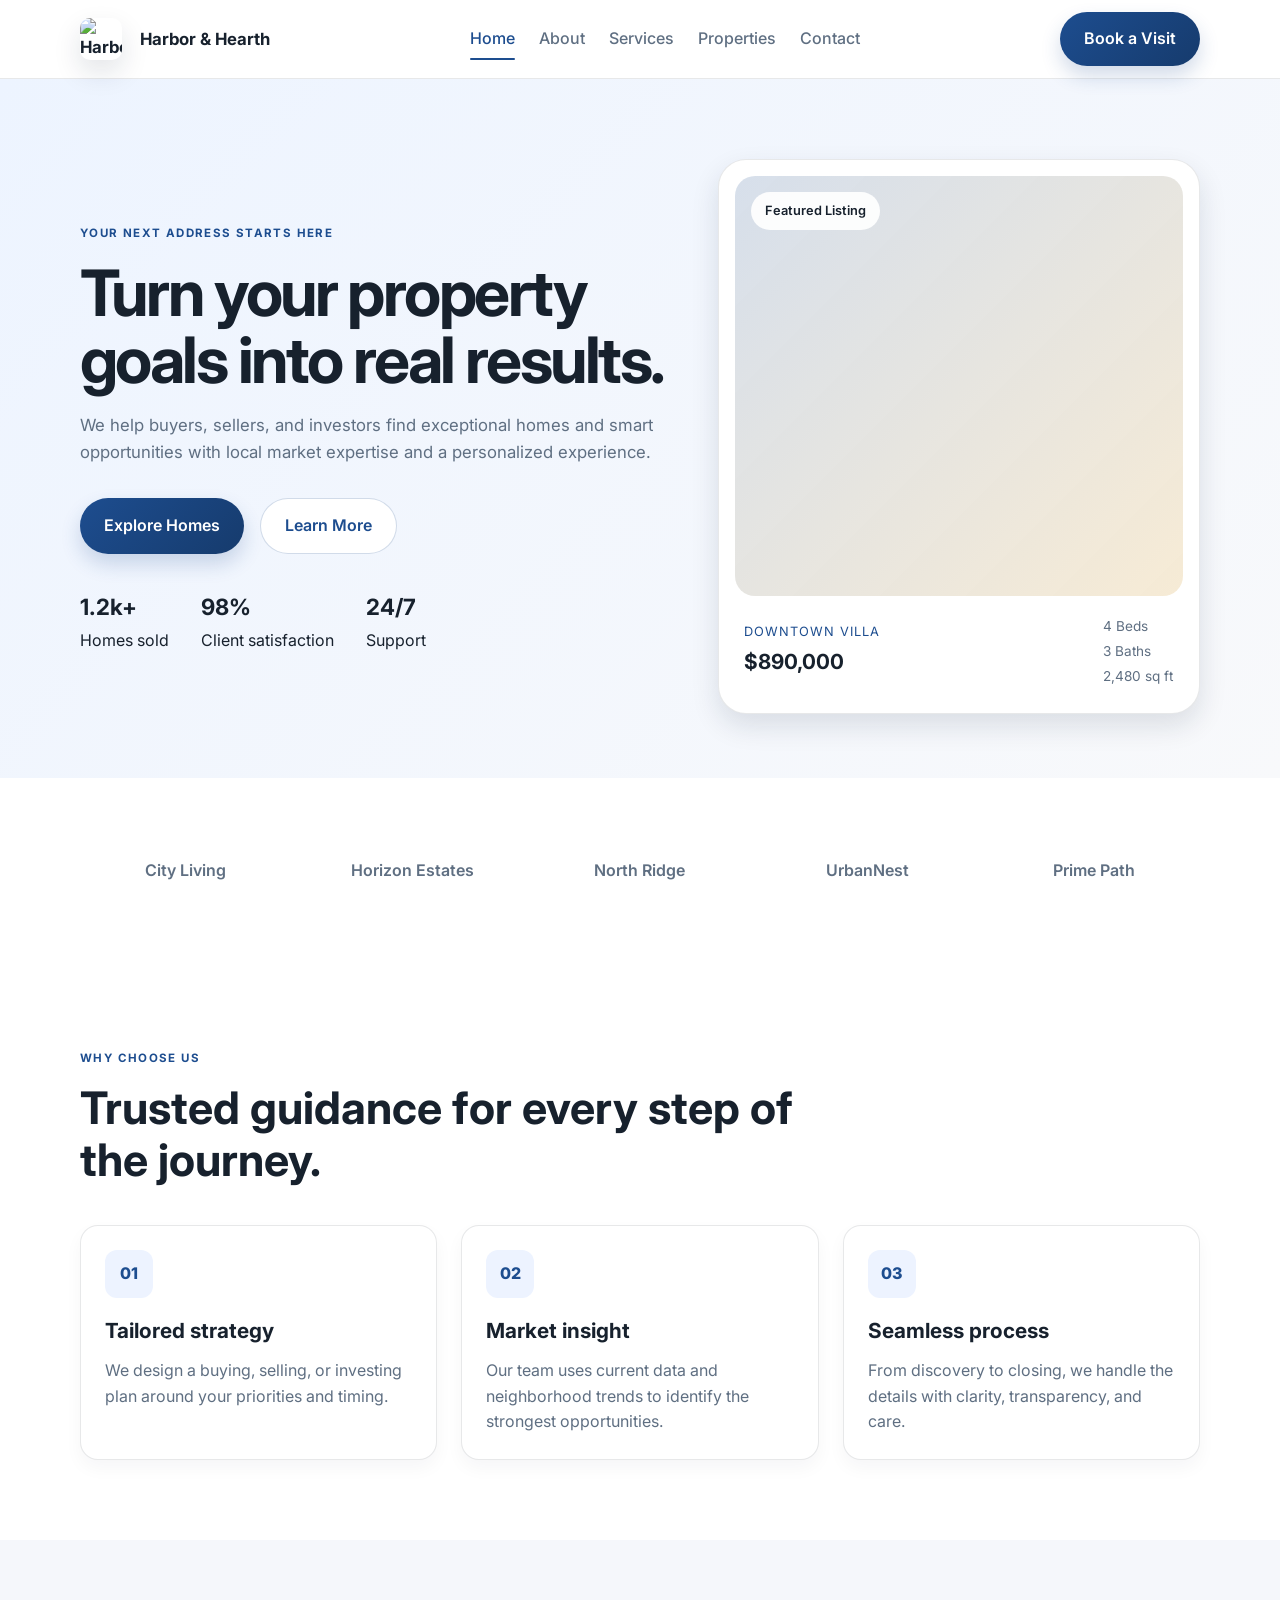
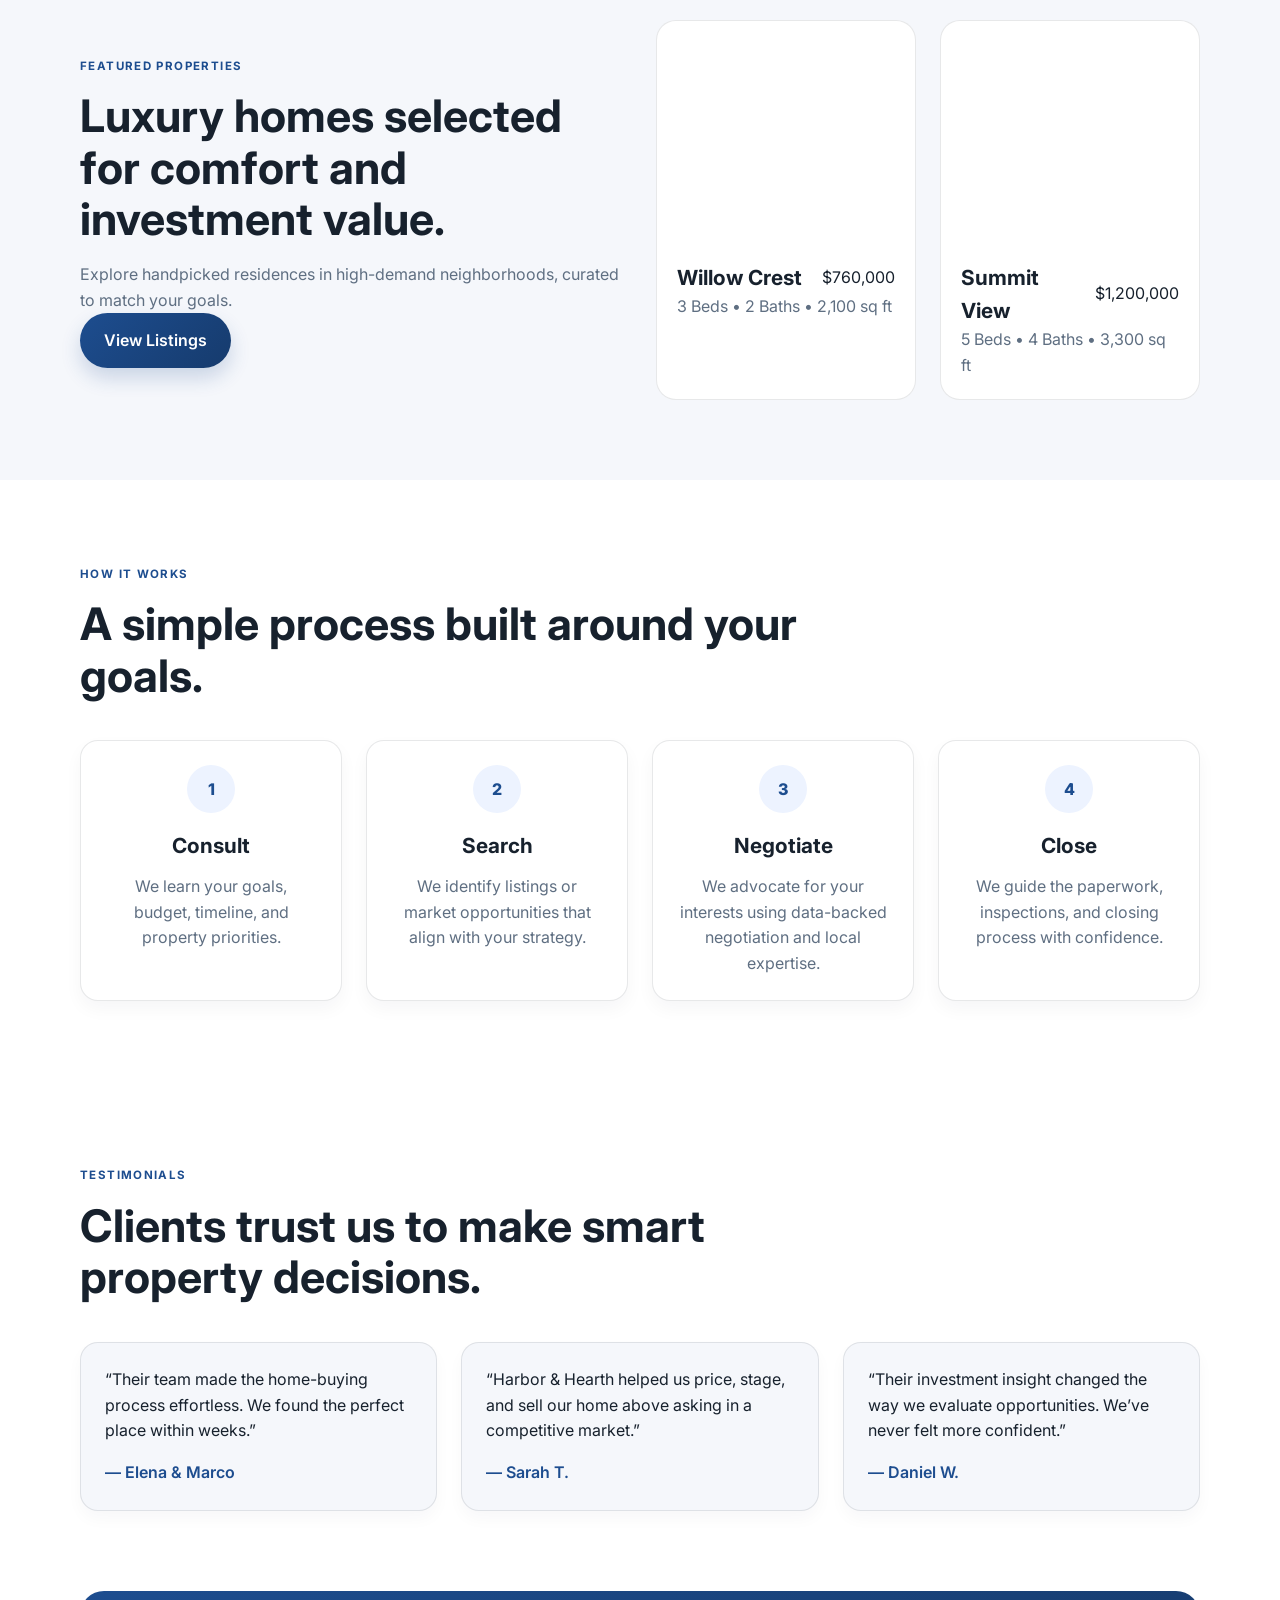
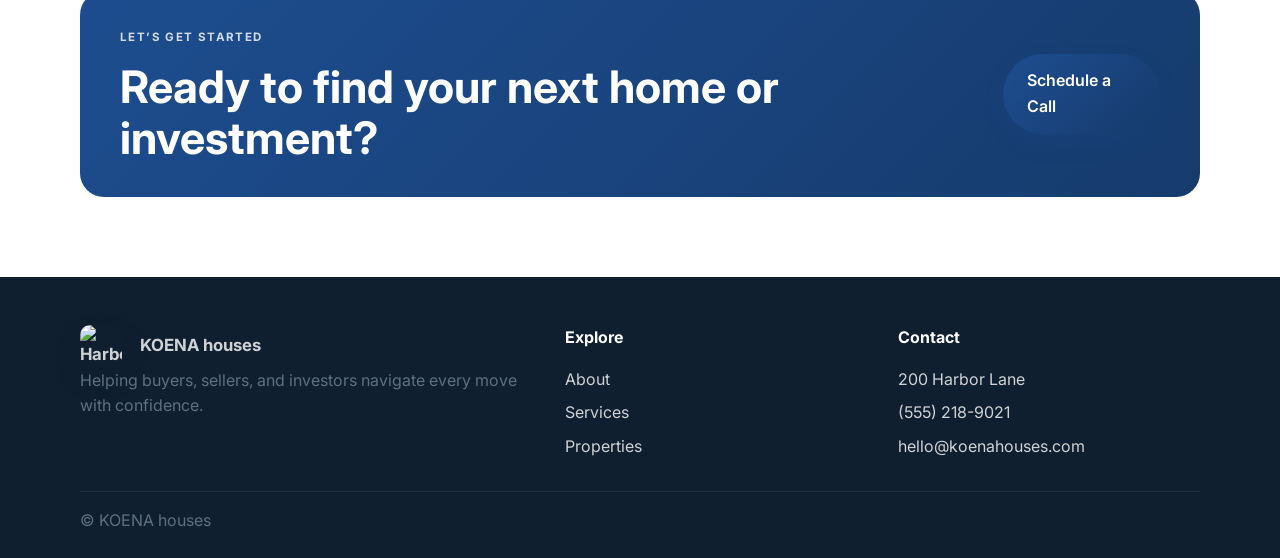
==== index.html @ af432fdc "Omelemo Kuali" ====
<!DOCTYPE html>
<html lang="en">
<head>
  <meta charset="UTF-8" />
  <meta name="viewport" content="width=device-width, initial-scale=1.0" />
  <title>KOENA houses</title>
  <meta name="description" content="Find your dream home with KOENA houses." />
  <link rel="preconnect" href="https://fonts.googleapis.com">
  <link rel="preconnect" href="https://fonts.gstatic.com" crossorigin>
  <link href="https://fonts.googleapis.com/css2?family=Inter:wght@400;500;600;700;800&display=swap" rel="stylesheet">
  <link rel="stylesheet" href="style.css" />
</head>
<body>
  <header class="site-header">
    <div class="container nav">
      <a href="index.html" class="brand">
        <img src="images/logo.svg" alt="Harbor & Hearth logo" class="brand-logo">
        <span>Harbor & Hearth</span>
      </a>

      <button class="nav-toggle" aria-label="Toggle navigation">
        <span></span><span></span><span></span>
      </button>

      <nav class="main-nav">
        <a href="index.html" class="active">Home</a>
        <a href="about.html">About</a>
        <a href="service.html">Services</a>
        <a href="properties.html">Properties</a>
        <a href="contact.html">Contact</a>
      </nav>

      <a class="btn btn-primary nav-cta" href="contact.html">Book a Visit</a>
    </div>
  </header>

  <main>
    <section class="hero">
      <div class="container hero-grid">
        <div class="hero-content">
          <p class="eyebrow">Your next address starts here</p>
          <h1>Turn your property goals into real results.</h1>
          <p>
            We help buyers, sellers, and investors find exceptional homes and smart opportunities
            with local market expertise and a personalized experience.
          </p>
          <div class="hero-actions">
            <a href="properties.html" class="btn btn-primary">Explore Homes</a>
            <a href="about.html" class="btn btn-secondary">Learn More</a>
          </div>
          <ul class="hero-stats">
            <li><strong>1.2k+</strong><span>Homes sold</span></li>
            <li><strong>98%</strong><span>Client satisfaction</span></li>
            <li><strong>24/7</strong><span>Support</span></li>
          </ul>
        </div>

        <div class="hero-card">
          <div class="image-panel">
            <div class="badge">Featured Listing</div>
          </div>
          <div class="listing-card">
            <div>
              <p class="label">Downtown Villa</p>
              <h3>$890,000</h3>
            </div>
            <ul>
              <li>4 Beds</li>
              <li>3 Baths</li>
              <li>2,480 sq ft</li>
            </ul>
          </div>
        </div>
      </div>
    </section>

    <section class="section brands">
      <div class="container mini-grid">
        <span>City Living</span>
        <span>Horizon Estates</span>
        <span>North Ridge</span>
        <span>UrbanNest</span>
        <span>Prime Path</span>
      </div>
    </section>

    <section class="section">
      <div class="container">
        <div class="section-header">
          <p class="eyebrow">Why choose us</p>
          <h2>Trusted guidance for every step of the journey.</h2>
        </div>

        <div class="feature-grid">
          <article class="feature">
            <div class="icon">01</div>
            <h3>Tailored strategy</h3>
            <p>We design a buying, selling, or investing plan around your priorities and timing.</p>
          </article>
          <article class="feature">
            <div class="icon">02</div>
            <h3>Market insight</h3>
            <p>Our team uses current data and neighborhood trends to identify the strongest opportunities.</p>
          </article>
          <article class="feature">
            <div class="icon">03</div>
            <h3>Seamless process</h3>
            <p>From discovery to closing, we handle the details with clarity, transparency, and care.</p>
          </article>
        </div>
      </div>
    </section>

    <section class="section alt">
      <div class="container">
        <div class="split">
          <div class="content-block">
            <p class="eyebrow">Featured properties</p>
            <h2>Luxury homes selected for comfort and investment value.</h2>
            <p>Explore handpicked residences in high-demand neighborhoods, curated to match your goals.</p>
            <a href="properties.html" class="btn btn-primary">View Listings</a>
          </div>
          <div class="cards-row">
            <article class="home-card">
              <div class="thumb thumb-one"></div>
              <div class="card-body">
                <div class="row">
                  <h3>Willow Crest</h3>
                  <span>$760,000</span>
                </div>
                <p>3 Beds • 2 Baths • 2,100 sq ft</p>
              </div>
            </article>

            <article class="home-card">
              <div class="thumb thumb-two"></div>
              <div class="card-body">
                <div class="row">
                  <h3>Summit View</h3>
                  <span>$1,200,000</span>
                </div>
                <p>5 Beds • 4 Baths • 3,300 sq ft</p>
              </div>
            </article>
          </div>
        </div>
      </div>
    </section>

    <section class="section">
      <div class="container">
        <div class="section-header">
          <p class="eyebrow">How it works</p>
          <h2>A simple process built around your goals.</h2>
        </div>

        <div class="steps-grid">
          <div class="step">
            <span>1</span>
            <h3>Consult</h3>
            <p>We learn your goals, budget, timeline, and property priorities.</p>
          </div>
          <div class="step">
            <span>2</span>
            <h3>Search</h3>
            <p>We identify listings or market opportunities that align with your strategy.</p>
          </div>
          <div class="step">
            <span>3</span>
            <h3>Negotiate</h3>
            <p>We advocate for your interests using data-backed negotiation and local expertise.</p>
          </div>
          <div class="step">
            <span>4</span>
            <h3>Close</h3>
            <p>We guide the paperwork, inspections, and closing process with confidence.</p>
          </div>
        </div>
      </div>
    </section>

    <section class="section testimonial-section">
      <div class="container">
        <div class="section-header">
          <p class="eyebrow">Testimonials</p>
          <h2>Clients trust us to make smart property decisions.</h2>
        </div>

        <div class="testimonial-grid">
          <blockquote>
            “Their team made the home-buying process effortless. We found the perfect place within weeks.”
            <footer>— Elena & Marco</footer>
          </blockquote>
          <blockquote>
            “Harbor & Hearth helped us price, stage, and sell our home above asking in a competitive market.”
            <footer>— Sarah T.</footer>
          </blockquote>
          <blockquote>
            “Their investment insight changed the way we evaluate opportunities. We’ve never felt more confident.”
            <footer>— Daniel W.</footer>
          </blockquote>
        </div>
      </div>
    </section>

    <section class="section cta-section">
      <div class="container cta-box">
        <div>
          <p class="eyebrow">Let’s get started</p>
          <h2>Ready to find your next home or investment?</h2>
        </div>
        <a href="contact.html" class="btn btn-primary">Schedule a Call</a>
      </div>
    </section>
  </main>

  <footer class="site-footer">
    <div class="container footer-grid">
      <div>
        <a href="index.html" class="brand">
          <img src="images/logo.svg" alt="Harbor & Hearth logo" class="brand-logo">
          <span>KOENA houses</span>
        </a>
        <p>Helping buyers, sellers, and investors navigate every move with confidence.</p>
      </div>

      <div>
        <h4>Explore</h4>
        <ul>
          <li><a href="about.html">About</a></li>
          <li><a href="service.html">Services</a></li>
          <li><a href="properties.html">Properties</a></li>
        </ul>
      </div>

      <div>
        <h4>Contact</h4>
        <ul>
          <li>200 Harbor Lane</li>
          <li>(555) 218-9021</li>
          <li>hello@koenahouses.com</li>
        </ul>
      </div>
    </div>

    <div class="container footer-bottom">
      <p>© <span id="year"></span> KOENA houses</p>
    </div>
  </footer>

  <script src="script.js"></script>
</body>
</html>
---- style.css ----
:root {
  --primary: #1d4d8f;
  --primary-dark: #163b6d;
  --accent: #d9a441;
  --surface: #f5f7fb;
  --surface-strong: #edf3ff;
  --text: #17212d;
  --muted: #5f6f82;
  --white: #ffffff;
  --border: rgba(23, 33, 45, 0.1);
  --shadow: 0 12px 28px rgba(17, 31, 57, 0.12);
  --radius: 18px;
}

* {
  box-sizing: border-box;
  margin: 0;
  padding: 0;
}

html {
  scroll-behavior: smooth;
}

body {
  font-family: "Inter", sans-serif;
  background: var(--white);
  color: var(--text);
  line-height: 1.6;
}

img {
  max-width: 100%;
  display: block;
}

a {
  text-decoration: none;
  color: inherit;
}

button,
input,
textarea {
  font: inherit;
}

.container {
  width: min(1120px, calc(100% - 2rem));
  margin: 0 auto;
}

.section {
  padding: 5rem 0;
}

.alt {
  background: var(--surface);
}

.site-header {
  position: sticky;
  top: 0;
  z-index: 100;
  background: rgba(255, 255, 255, 0.92);
  backdrop-filter: blur(10px);
  border-bottom: 1px solid var(--border);
}

.nav {
  display: flex;
  align-items: center;
  justify-content: space-between;
  min-height: 78px;
  gap: 1rem;
}

.brand {
  display: inline-flex;
  align-items: center;
  gap: 0.7rem;
  font-weight: 700;
  font-size: 1.05rem;
}

.brand-mark {
  width: 2.2rem;
  height: 2.2rem;
  border-radius: 12px;
  display: grid;
  place-items: center;
  color: var(--white);
  background: linear-gradient(135deg, var(--primary), #295daf);
  box-shadow: var(--shadow);
}

/* Logo image for the brand (SVG) */
.brand-logo {
  width: 2.6rem;
  height: 2.6rem;
  border-radius: 10px;
  display: inline-block;
  object-fit: cover;
  box-shadow: var(--shadow);
  margin-right: 0.45rem;
  vertical-align: middle;
}

.brand span {
  line-height: 1;
}

@media (max-width: 640px) {
  .brand-logo {
    width: 2.2rem;
    height: 2.2rem;
  }
  .brand {
    gap: 0.5rem;
    font-size: 0.98rem;
  }
}

/* Hide brand text in the header on very small screens to prioritize the logo */
@media (max-width: 480px) {
  .site-header .brand span {
    display: none;
  }
  .site-header .brand .brand-logo {
    margin-right: 0;
  }
}

.main-nav {
  display: flex;
  align-items: center;
  gap: 1.5rem;
  color: var(--muted);
  font-weight: 500;
}

.main-nav a {
  position: relative;
  transition: color 0.2s ease;
}

.main-nav a:hover,
.main-nav a.active {
  color: var(--primary);
}

.main-nav a.active::after {
  content: "";
  position: absolute;
  left: 0;
  bottom: -0.5rem;
  width: 100%;
  height: 2px;
  background: var(--primary);
  border-radius: 99px;
}

.nav-toggle {
  display: none;
  width: 42px;
  height: 42px;
  border: 1px solid var(--border);
  border-radius: 10px;
  background: transparent;
  cursor: pointer;
}

.nav-toggle span {
  display: block;
  width: 20px;
  height: 2px;
  background: var(--text);
  margin: 5px auto;
}

.btn {
  display: inline-flex;
  align-items: center;
  justify-content: center;
  border-radius: 999px;
  padding: 0.9rem 1.5rem;
  font-weight: 600;
  transition: transform 0.2s ease, box-shadow 0.2s ease;
}

.btn:hover {
  transform: translateY(-1px);
}

.btn-primary {
  background: linear-gradient(135deg, var(--primary), var(--primary-dark));
  color: var(--white);
  box-shadow: 0 10px 20px rgba(29, 77, 143, 0.2);
}

.btn-secondary {
  background: var(--white);
  color: var(--primary);
  border: 1px solid rgba(29, 77, 143, 0.2);
}

.hero {
  background: linear-gradient(135deg, #edf4ff 0%, #f8f9fb 100%);
  padding: 5rem 0 4rem;
}

.hero-grid {
  display: grid;
  grid-template-columns: 1.1fr 0.9fr;
  align-items: center;
  gap: 3rem;
}

.eyebrow {
  display: inline-block;
  text-transform: uppercase;
  letter-spacing: 0.12em;
  font-size: 0.72rem;
  font-weight: 700;
  color: var(--primary);
  margin-bottom: 1rem;
}

h1 {
  font-size: clamp(2.4rem, 5vw, 4.3rem);
  line-height: 1.05;
  letter-spacing: -0.04em;
  margin-bottom: 1.2rem;
}

h2 {
  font-size: clamp(2rem, 4vw, 2.8rem);
  line-height: 1.15;
  margin-bottom: 1rem;
}

h3 {
  font-size: 1.3rem;
  margin-bottom: 0.7rem;
}

p {
  color: var(--muted);
}

.hero-content p:not(.eyebrow) {
  font-size: 1.05rem;
  max-width: 42rem;
}

.hero-actions {
  display: flex;
  gap: 1rem;
  margin: 2rem 0 2.2rem;
  flex-wrap: wrap;
}

.hero-stats {
  list-style: none;
  display: flex;
  gap: 2rem;
  flex-wrap: wrap;
}

.hero-stats li {
  display: flex;
  flex-direction: column;
  gap: 0.2rem;
}

.hero-stats strong {
  font-size: 1.4rem;
  color: var(--text);
}

.hero-card {
  background: var(--white);
  border: 1px solid var(--border);
  border-radius: 28px;
  padding: 1rem;
  box-shadow: var(--shadow);
}

.image-panel {
  position: relative;
  min-height: 420px;
  border-radius: 20px;
  overflow: hidden;
  background: linear-gradient(135deg, rgba(29,77,143,0.18), rgba(217,164,65,0.22)),
    url("https://images.unsplash.com/photo-1568605114967-8130f3a36994?auto=format&fit=crop&w=1200&q=80") center/cover no-repeat;
}

.badge {
  position: absolute;
  top: 1rem;
  left: 1rem;
  background: rgba(255,255,255,0.92);
  color: var(--text);
  padding: 0.55rem 0.9rem;
  border-radius: 999px;
  font-weight: 600;
  font-size: 0.8rem;
}

.listing-card {
  display: flex;
  justify-content: space-between;
  align-items: center;
  gap: 1rem;
  padding: 1.25rem 0.6rem 0.6rem;
}

.listing-card h3 {
  margin: 0.2rem 0;
}

.label {
  font-size: 0.8rem;
  letter-spacing: 0.08em;
  text-transform: uppercase;
  color: var(--primary);
  margin: 0;
}

.listing-card ul {
  list-style: none;
  color: var(--muted);
  font-size: 0.85rem;
  display: flex;
  flex-direction: column;
  gap: 0.2rem;
}

.section-header {
  max-width: 48rem;
  margin-bottom: 2.4rem;
}

.mini-grid {
  display: grid;
  grid-template-columns: repeat(5, minmax(120px, 1fr));
  align-items: center;
  justify-items: center;
  gap: 1rem;
  color: var(--muted);
  font-weight: 600;
}

.feature-grid,
.steps-grid,
.testimonial-grid,
.service-grid,
.team-grid,
.property-grid {
  display: grid;
  gap: 1.5rem;
}

.feature-grid {
  grid-template-columns: repeat(3, minmax(0, 1fr));
}

.feature,
.step,
.service-card,
.team-card,
.property-card,
.contact-card,
.info-card {
  background: var(--white);
  border: 1px solid var(--border);
  border-radius: var(--radius);
  padding: 1.5rem;
  box-shadow: 0 8px 18px rgba(17, 31, 57, 0.04);
}

.feature .icon,
.service-icon {
  width: 3rem;
  height: 3rem;
  border-radius: 12px;
  background: var(--surface-strong);
  color: var(--primary);
  display: grid;
  place-items: center;
  font-weight: 800;
  margin-bottom: 1rem;
}

.split {
  display: grid;
  grid-template-columns: 1fr 1fr;
  align-items: center;
  gap: 2rem;
}

.content-block p + p {
  margin-top: 1rem;
}

.cards-row {
  display: grid;
  grid-template-columns: repeat(2, minmax(0, 1fr));
  gap: 1.5rem;
}

.home-card {
  background: var(--white);
  border: 1px solid var(--border);
  border-radius: 20px;
  overflow: hidden;
}

.thumb {
  min-height: 220px;
  background-size: cover;
  background-position: center;
}

.thumb-one {
  background-image: url("https://images.unsplash.com/photo-1505693416388-ac5ce068fe85?auto=format&fit=crop&w=900&q=80");
}

.thumb-two {
  background-image: url("https://images.unsplash.com/photo-1494526585095-c41746248156?auto=format&fit=crop&w=900&q=80");
}

.card-body {
  padding: 1.25rem;
}

.row {
  display: flex;
  justify-content: space-between;
  gap: 1rem;
  align-items: center;
}

.row h3 {
  margin: 0;
}

.steps-grid {
  grid-template-columns: repeat(4, minmax(0, 1fr));
}

.step {
  text-align: center;
}

.step span {
  width: 3rem;
  height: 3rem;
  border-radius: 50%;
  display: grid;
  place-items: center;
  background: var(--surface-strong);
  color: var(--primary);
  font-weight: 800;
  margin: 0 auto 1rem;
}

.testimonial-grid {
  grid-template-columns: repeat(3, minmax(0, 1fr));
}

blockquote {
  background: var(--surface);
  border: 1px solid var(--border);
  border-radius: var(--radius);
  padding: 1.5rem;
  font-size: 1rem;
  color: var(--text);
  box-shadow: 0 8px 16px rgba(17,31,57,0.03);
}

blockquote footer {
  margin-top: 1rem;
  color: var(--primary);
  font-weight: 600;
}

.cta-section {
  padding-top: 0;
}

.cta-box {
  background: linear-gradient(135deg, var(--primary), var(--primary-dark));
  color: var(--white);
  border-radius: 24px;
  padding: 2rem 2.5rem;
  display: flex;
  align-items: center;
  justify-content: space-between;
  gap: 1rem;
}

.cta-box .eyebrow {
  color: rgba(255,255,255,0.8);
}

.cta-box h2 {
  margin-bottom: 0;
}

.site-footer {
  background: #0f1f2f;
  color: rgba(255,255,255,0.8);
  padding-top: 3rem;
}

.footer-grid {
  display: grid;
  grid-template-columns: 1.2fr 0.8fr 0.8fr;
  gap: 2rem;
  padding-bottom: 2rem;
}

.site-footer h4 {
  color: var(--white);
  margin-bottom: 1rem;
}

.site-footer ul {
  list-style: none;
  display: grid;
  gap: 0.5rem;
}

.footer-bottom {
  border-top: 1px solid rgba(255,255,255,0.08);
  padding: 1rem 0 1.5rem;
}

.page-hero {
  padding: 4.5rem 0 2rem;
  background: linear-gradient(135deg, #edf4ff 0%, #f7f9fc 100%);
}

.narrow {
  max-width: 760px;
  text-align: center;
}

.image-stack {
  display: grid;
  grid-template-columns: 1fr 1fr;
  gap: 1rem;
}

.stack-card {
  min-height: 330px;
  border-radius: 22px;
  background-size: cover;
  background-position: center;
  box-shadow: var(--shadow);
}

.stack-one {
  background-image: url("https://images.unsplash.com/photo-1484154218962-a197022b5858?auto=format&fit=crop&w=900&q=80");
}

.stack-two {
  background-image: url("https://images.unsplash.com/photo-1502672260266-1c1ef2d93688?auto=format&fit=crop&w=900&q=80");
}

.service-grid {
  grid-template-columns: repeat(3, minmax(0, 1fr));
}

.service-card {
  min-height: 260px;
}

.pricing-box {
  background: var(--white);
  border: 1px solid var(--border);
  border-radius: var(--radius);
  box-shadow: var(--shadow);
  padding: 2rem;
}

.price {
  font-size: 2.2rem;
  font-weight: 800;
  color: var(--text);
  margin: 0.5rem 0 1rem;
}

.check-list {
  list-style: none;
  display: grid;
  gap: 0.75rem;
  margin-top: 1.5rem;
  color: var(--text);
}

.check-list li::before {
  content: "✓";
  color: var(--primary);
  font-weight: 800;
  margin-right: 0.75rem;
}

.filter-bar {
  display: flex;
  align-items: center;
  justify-content: center;
  gap: 0.75rem;
  flex-wrap: wrap;
  margin-bottom: 2rem;
}

.filter-btn {
  background: var(--surface);
  border: 1px solid var(--border);
  color: var(--text);
  border-radius: 999px;
  padding: 0.7rem 1.15rem;
  font-weight: 600;
  cursor: pointer;
  transition: all 0.2s ease;
}

.filter-btn.active,
.filter-btn:hover {
  background: var(--primary);
  border-color: var(--primary);
  color: var(--white);
}

.property-grid {
  grid-template-columns: repeat(3, minmax(0, 1fr));
}

.property-card {
  overflow: hidden;
  padding: 0;
}

.property-image {
  min-height: 220px;
  background-size: cover;
  background-position: center;
}

.property-one { background-image: url("https://images.unsplash.com/photo-1512917774080-9991f1c4c750?auto=format&fit=crop&w=900&q=80"); }
.property-two { background-image: url("https://images.unsplash.com/photo-1448630360428-65456885c650?auto=format&fit=crop&w=900&q=80"); }
.property-three { background-image: url("https://images.unsplash.com/photo-1460317442991-0ec209397118?auto=format&fit=crop&w=900&q=80"); }
.property-four { background-image: url("https://images.unsplash.com/photo-1570129477492-45c003edd2be?auto=format&fit=crop&w=900&q=80"); }
.property-five { background-image: url("https://images.unsplash.com/photo-1505693416388-ac5ce068fe85?auto=format&fit=crop&w=900&q=80"); }
.property-six { background-image: url("https://images.unsplash.com/photo-1494526585095-c41746248156?auto=format&fit=crop&w=900&q=80"); }

.property-content {
  padding: 1.3rem;
}

.meta {
  display: flex;
  flex-wrap: wrap;
  gap: 0.4rem;
  margin-top: 1rem;
}

.meta span {
  background: var(--surface);
  color: var(--muted);
  border-radius: 999px;
  padding: 0.35rem 0.7rem;
  font-size: 0.75rem;
  font-weight: 600;
}

.contact-grid {
  display: grid;
  grid-template-columns: 1.2fr 0.8fr;
  gap: 2rem;
}

.contact-form {
  display: grid;
  gap: 1rem;
}

.field {
  display: grid;
  gap: 0.5rem;
}

.field label {
  font-weight: 600;
  color: var(--text);
}

.field input,
.field textarea {
  background: var(--surface);
  border: 1px solid var(--border);
  border-radius: 12px;
  padding: 0.9rem 1rem;
  resize: vertical;
  color: var(--text);
  outline: none;
}

.field input:focus,
.field textarea:focus {
  border-color: rgba(29,77,143,0.4);
  box-shadow: 0 0 0 4px rgba(29,77,143,0.08);
}

.contact-list {
  list-style: none;
  display: grid;
  gap: 0.8rem;
  margin: 1.2rem 0 1.6rem;
  color: var(--muted);
}

.map-placeholder {
  display: grid;
  place-items: center;
  min-height: 220px;
  border-radius: 16px;
  border: 1px solid var(--border);
  background: linear-gradient(135deg, rgba(29,77,143,0.08), rgba(217,164,65,0.08));
  color: var(--primary);
  font-weight: 700;
}

.avatar {
  width: 100%;
  min-height: 240px;
  border-radius: 16px;
  background-size: cover;
  background-position: center;
  margin-bottom: 1rem;
}

.avatar-one { background-image: url("https://images.unsplash.com/photo-1544005313-94ddf0286df2?auto=format&fit=crop&w=900&q=80"); }
.avatar-two { background-image: url("https://images.unsplash.com/photo-1500648767791-00dcc994a43e?auto=format&fit=crop&w=900&q=80"); }
.avatar-three { background-image: url("https://images.unsplash.com/photo-1487412720507-e7ab37603c6f?auto=format&fit=crop&w=900&q=80"); }

@media (max-width: 900px) {
  .hero-grid,
  .split,
  .contact-grid,
  .footer-grid,
  .property-grid,
  .service-grid,
  .feature-grid,
  .testimonial-grid,
  .steps-grid {
    grid-template-columns: 1fr 1fr;
  }

  .main-nav {
    position: absolute;
    top: 78px;
    left: 1rem;
    right: 1rem;
    background: var(--white);
    padding: 1rem;
    border: 1px solid var(--border);
    border-radius: 12px;
    display: none;
    flex-direction: column;
    align-items: flex-start;
    box-shadow: var(--shadow);
  }

  .main-nav.open {
    display: flex;
  }

  .nav-toggle {
    display: block;
  }

  .nav-cta {
    display: none;
  }
}

@media (max-width: 640px) {
  .hero-grid,
  .split,
  .contact-grid,
  .footer-grid,
  .property-grid,
  .service-grid,
  .feature-grid,
  .testimonial-grid,
  .steps-grid,
  .cards-row {
    grid-template-columns: 1fr;
  }

  .mini-grid {
    grid-template-columns: repeat(2, minmax(120px, 1fr));
  }

  .cta-box {
    flex-direction: column;
    align-items: flex-start;
  }

  h1 {
    line-height: 1.12;
  }
}
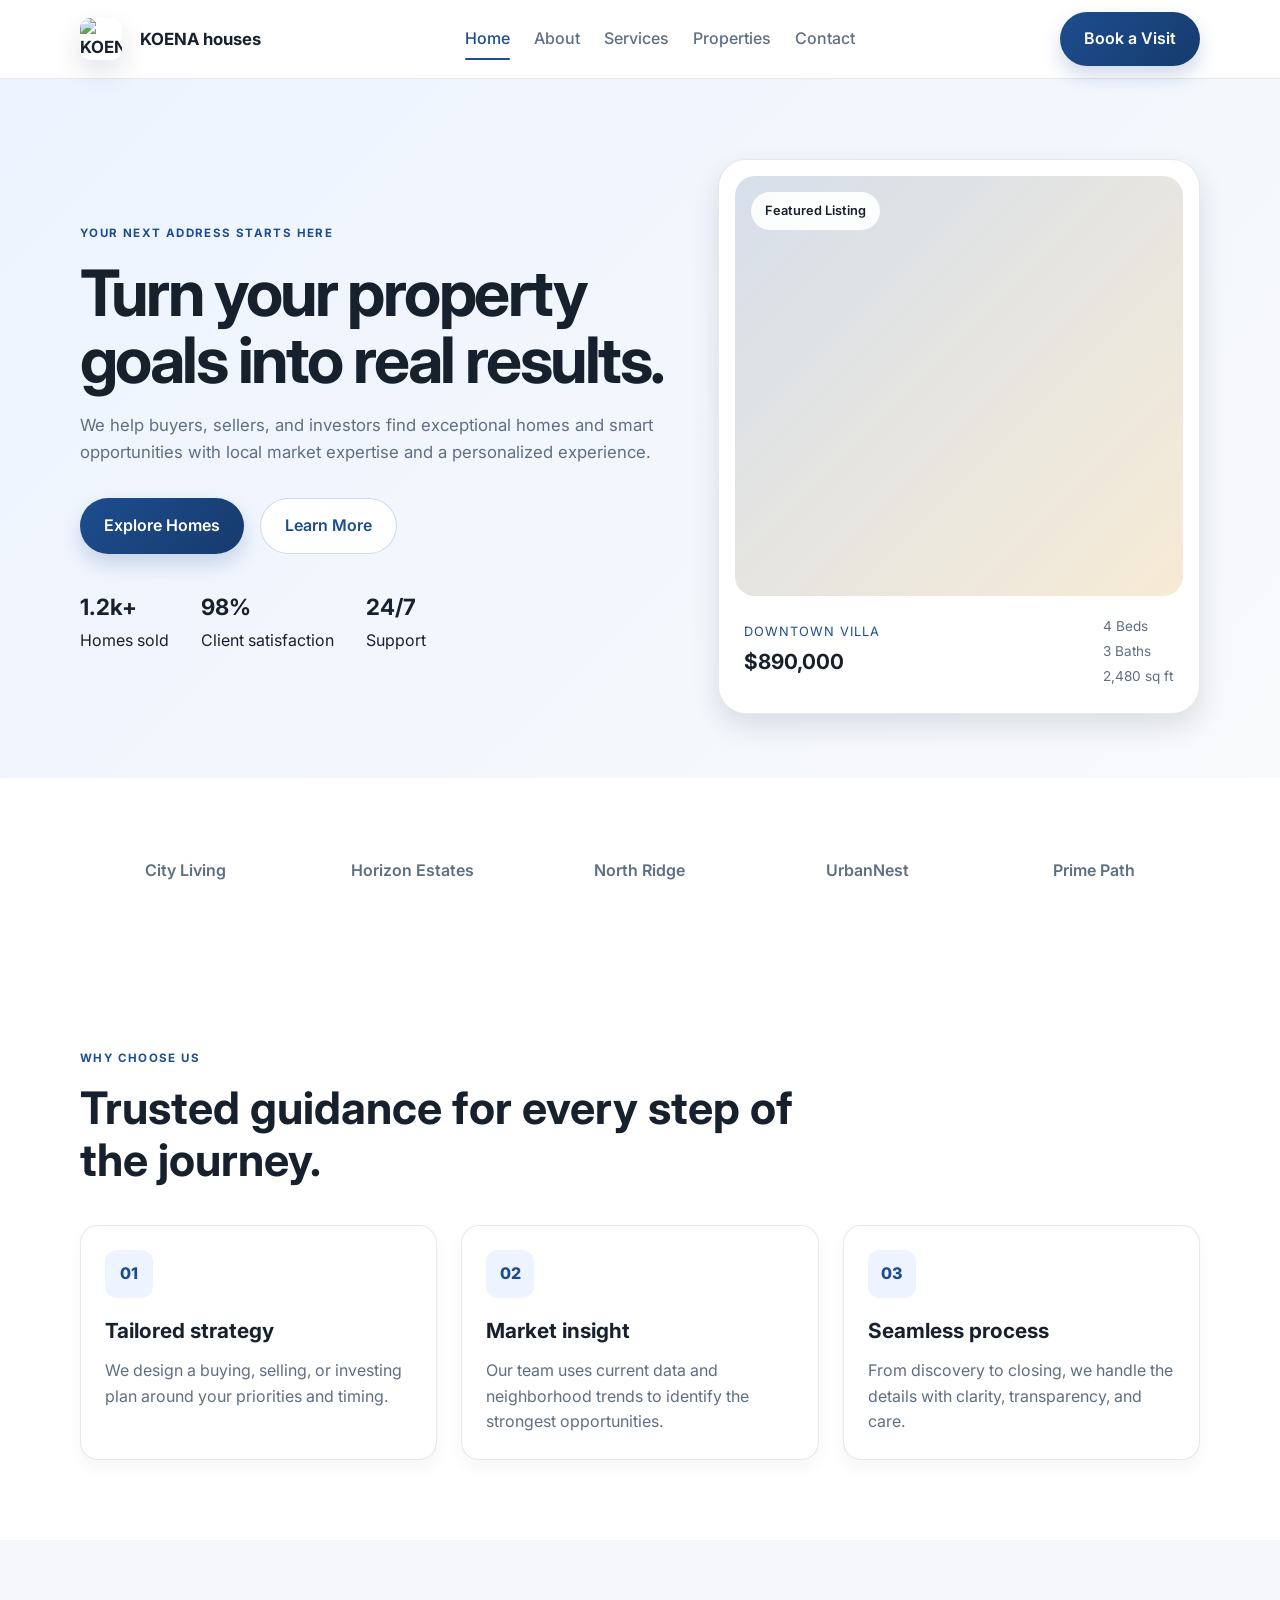
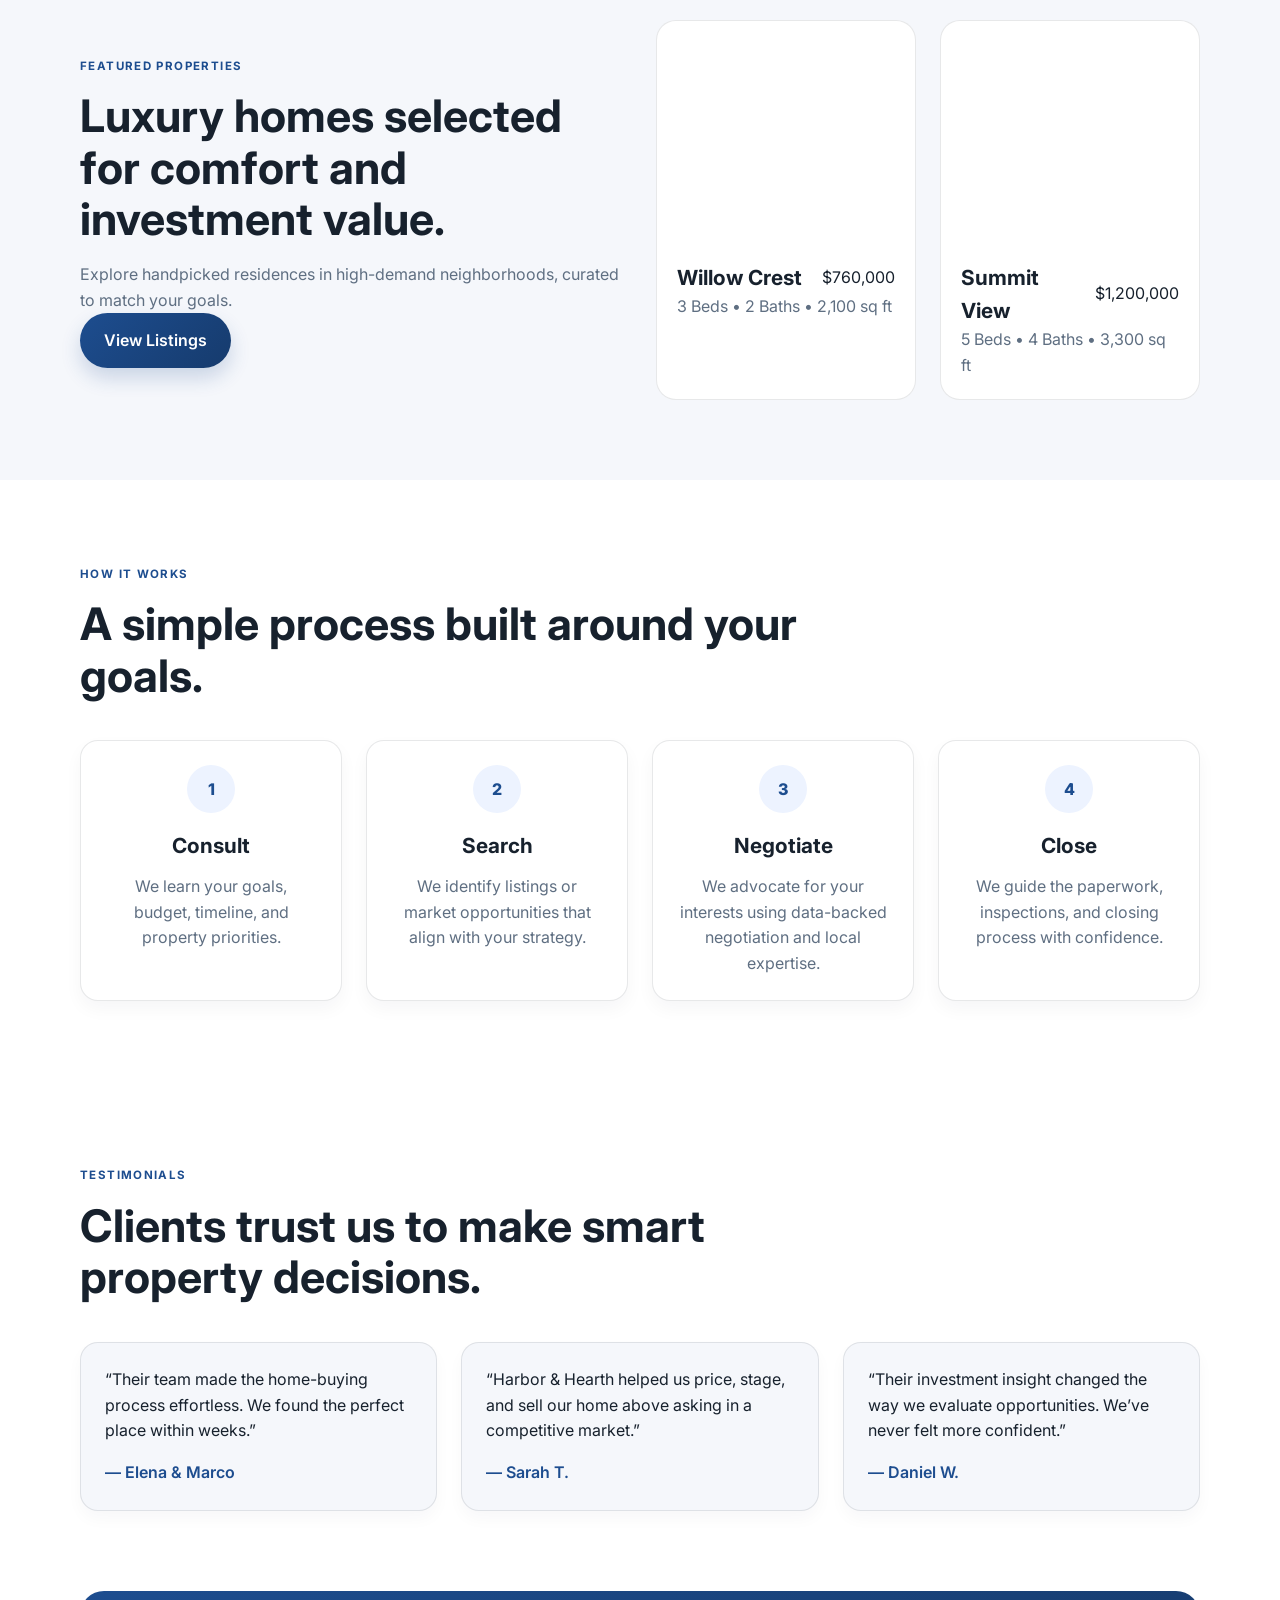
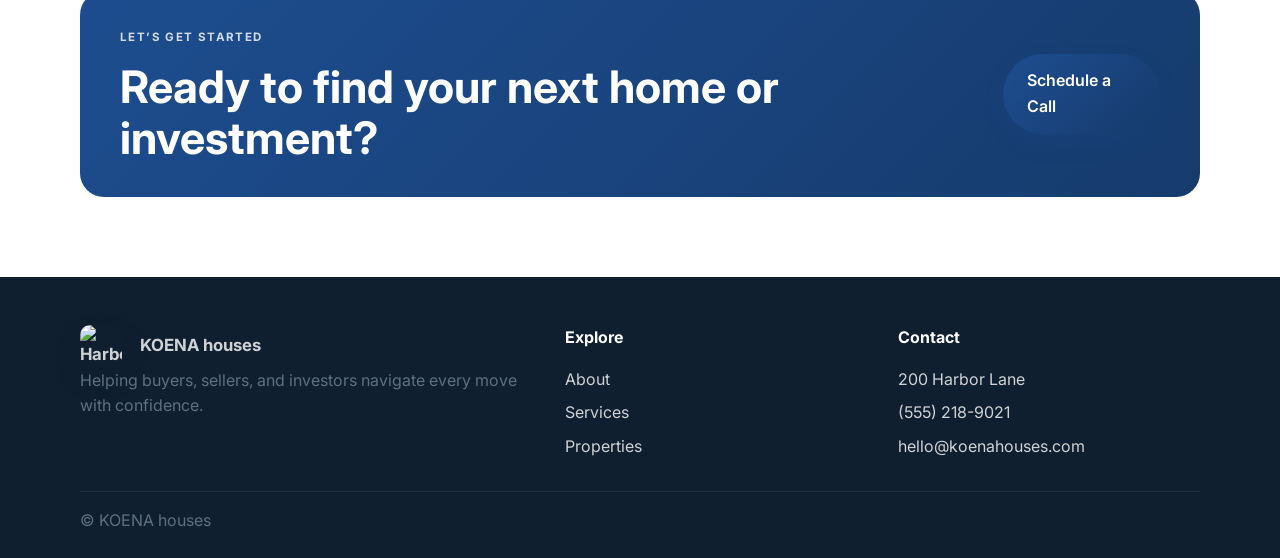
==== commit f0e37619: "Omelemo Kuali" ====
--- a/index.html
+++ b/index.html
@@ -14,8 +14,8 @@
   <header class="site-header">
     <div class="container nav">
       <a href="index.html" class="brand">
-        <img src="images/logo.svg" alt="Harbor & Hearth logo" class="brand-logo">
-        <span>Harbor & Hearth</span>
+        <img src="images/logo.svg" alt="KOENA houses logo" class="brand-logo">
+        <span>KOENA houses</span>
       </a>
 
       <button class="nav-toggle" aria-label="Toggle navigation">
